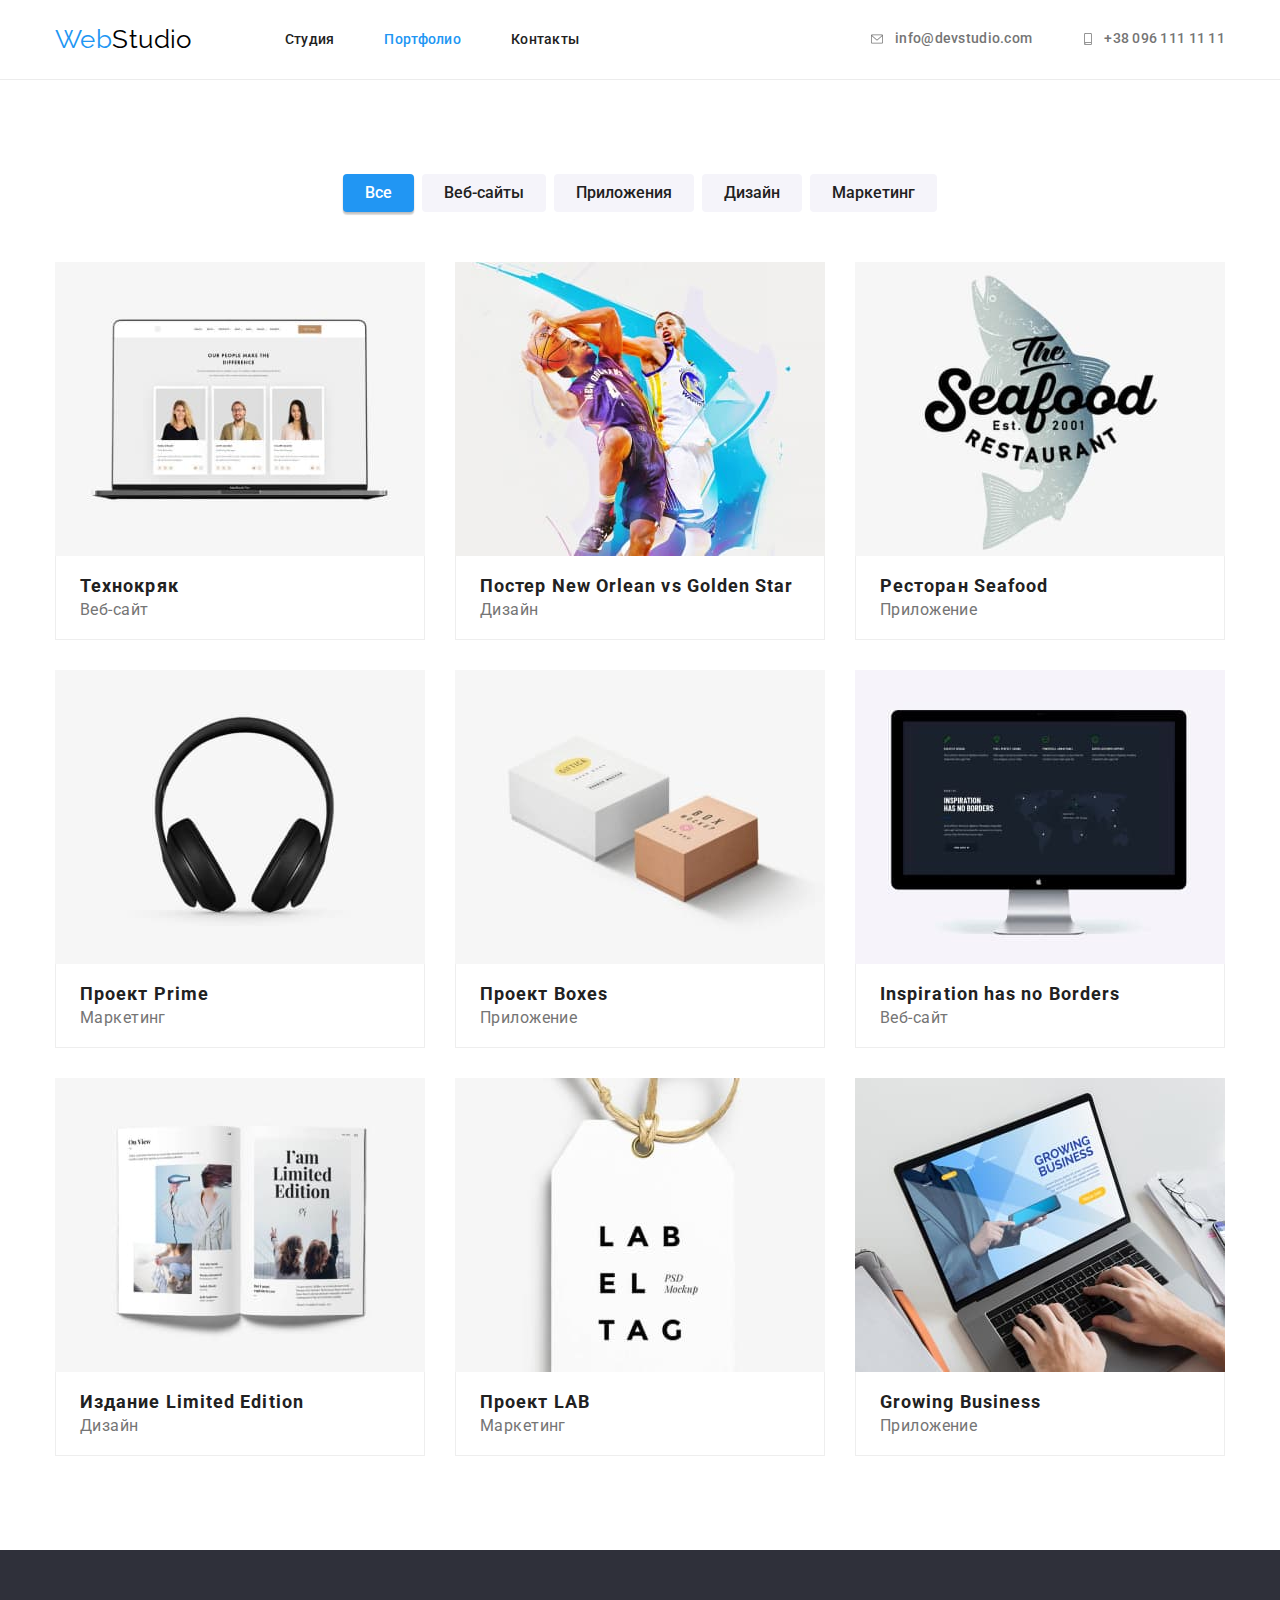
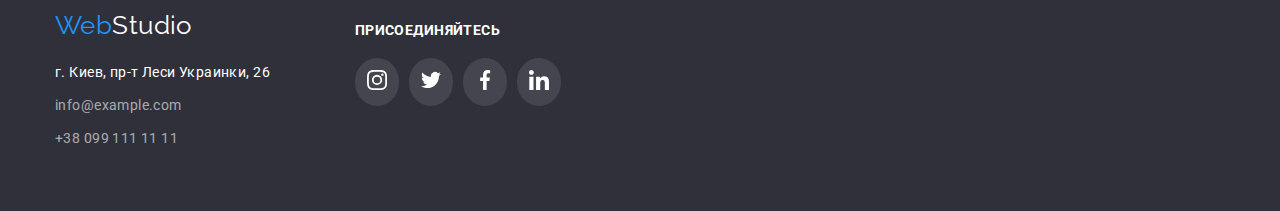
==== portfolio.html @ 68488e2a "Змінив назви классів" ====
<!DOCTYPE html>
<html lang="ru">
  <head>
    <meta charset="UTF-8" />
    <meta http-equiv="X-UA-Compatible" content="IE=edge" />
    <meta name="viewport" content="width=device-width, initial-scale=1.0" />
    <title>Портфолио</title>
    <link rel="preconnect" href="https://fonts.googleapis.com" />
    <link rel="preconnect" href="https://fonts.gstatic.com" crossorigin />
    <link
      href="https://fonts.googleapis.com/css2?family=Raleway:wght@700&family=Roboto:wght@400;500;700;900&display=swap"
      rel="stylesheet"
    />
    <link
      rel="stylesheet"
      href="https://cdnjs.cloudflare.com/ajax/libs/modern-normalize/1.1.0/modern-normalize.min.css"
    />
    <link rel="stylesheet" href="./css/styles.css" />
  </head>
  <body>
    <header class="header-bg">
      <div class="container main-nav">
        <a href="./index.html" class="logo">Web<span class="logo-black">Studio</span></a>
        <nav>
          <ul class="site-nav list">
            <li class="nav-item"><a href="./index.html" class="nav-link">Студия</a></li>
            <li class="nav-item">
              <a href="./portfolio.html" class="nav-link current">Портфолио</a>
            </li>
            <li class="nav-item"><a href="" class="nav-link">Контакты</a></li>
          </ul>
        </nav>
        <ul class="auth-nav list">
          <li class="auth-item">
            <a href="mailto:info@devstudio.com" class="auth-link">
              <svg class="icon-auth" width="16px" height="12px">
                <use href="./images/icons.svg#icon-envelope"></use>
              </svg>
              info@devstudio.com
            </a>
          </li>
          <li class="auth-item">
            <a href="tel:+380961111111" class="auth-link">
              <svg class="icon-auth" width="12px" height="12px">
                <use href="./images/icons.svg#icon-smartphone"></use>
              </svg>
              +38 096 111 11 11
            </a>
          </li>
        </ul>
      </div>
    </header>
    <main>
      <section class="section portfolio-bg">
        <div class="container">
          <ul class="filter-box list">
            <li class="filter-item">
              <button type="button" class="filter-btn active-btn">Все</button>
            </li>
            <li class="filter-item"><button type="button" class="filter-btn">Веб-сайты</button></li>
            <li class="filter-item">
              <button type="button" class="filter-btn">Приложения</button>
            </li>
            <li class="filter-item"><button type="button" class="filter-btn">Дизайн</button></li>
            <li class="filter-item"><button type="button" class="filter-btn">Маркетинг</button></li>
          </ul>
        </div>
        <div class="container">
          <h1 class="visually-hidden">Портфолио</h1>
          <ul class="project list">
            <li class="project-item">
              <img
                class="no-gap"
                src="./images/technocrack.jpg"
                alt="ноутбук с фотографиями"
                width="370"
                height="294"
              />
              <div class="title-border">
                <h2 class="image-title">Технокряк</h2>
                <p class="affiliation">Веб-сайт</p>
              </div>
            </li>
            <li class="project-item">
              <img
                class="no-gap"
                src="./images/novsgs.jpg"
                alt="два баскетболиста"
                width="370"
                height="294"
              />
              <div class="title-border">
                <h2 class="image-title">Постер New Orlean vs Golden Star</h2>
                <p class="affiliation">Дизайн</p>
              </div>
            </li>
            <li class="project-item">
              <img
                class="no-gap"
                src="./images/seafood.jpg"
                alt="логотип ресторана"
                width="370"
                height="294"
              />
              <div class="title-border">
                <h2 class="image-title">Ресторан Seafood</h2>
                <p class="affiliation">Приложение</p>
              </div>
            </li>
            <li class="project-item">
              <img
                class="no-gap"
                src="./images/prime.jpg"
                alt="наушники"
                width="370"
                height="294"
              />
              <div class="title-border">
                <h2 class="image-title">Проект Prime</h2>
                <p class="affiliation">Маркетинг</p>
              </div>
            </li>
            <li class="project-item">
              <img
                class="no-gap"
                src="./images/boxes.jpg"
                alt="две коробки"
                width="370"
                height="294"
              />
              <div class="title-border">
                <h2 class="image-title">Проект Boxes</h2>
                <p class="affiliation">Приложение</p>
              </div>
            </li>
            <li class="project-item">
              <img
                class="no-gap"
                src="./images/inspiration.jpg"
                alt="монитор с даными"
                width="370"
                height="294"
              />
              <div class="title-border">
                <h2 class="image-title">Inspiration has no Borders</h2>
                <p class="affiliation">Веб-сайт</p>
              </div>
            </li>
            <li class="project-item">
              <img
                class="no-gap"
                src="./images/limitededition.jpg"
                alt="открытая книжка"
                width="370"
                height="294"
              />
              <div class="title-border">
                <h2 class="image-title">Издание Limited Edition</h2>
                <p class="affiliation">Дизайн</p>
              </div>
            </li>
            <li class="project-item">
              <img
                class="no-gap"
                src="./images/lab.jpg"
                alt="этикетка на шнурочке"
                width="370"
                height="294"
              />
              <div class="title-border">
                <h2 class="image-title">Проект LAB</h2>
                <p class="affiliation">Маркетинг</p>
              </div>
            </li>
            <li class="project-item">
              <img
                class="no-gap"
                src="./images/growingbusiness.jpg"
                alt="руки на клавиатуре ноубука"
                width="370"
                height="294"
              />
              <div class="title-border">
                <h2 class="image-title">Growing Business</h2>
                <p class="affiliation">Приложение</p>
              </div>
            </li>
          </ul>
        </div>
      </section>
    </main>
    <footer class="footer-bg">
      <div class="container footer">
        <address>
          <ul class="address list">
            <li class="logo-footer">
              <a class="logo" href="./index.html">Web<span class="logo-white">Studio</span></a>
            </li>
            <li>
              <a class="footer-address" href="">г. Киев, пр-т Леси Украинки, 26</a>
            </li>
            <li>
              <a class="footer-link" href="mailto:info@example.com">info@example.com</a>
            </li>
            <li>
              <a class="footer-link" href="tel:+380991111111">+38 099 111 11 11</a>
            </li>
          </ul>
        </address>
        <div>
          <h2 class="title-join">присоединяйтесь</h2>
          <ul class="social-network list">
            <li class="sn-item">
              <a class="icon-join" href="">
                <svg width="20px" height="20px">
                  <use href="./images/icons.svg#icon-instagram"></use>
                </svg>
              </a>
            </li>
            <li class="sn-item">
              <a class="icon-join" href="">
                <svg width="20px" height="20px">
                  <use href="./images/icons.svg#icon-twitter"></use>
                </svg>
              </a>
            </li>
            <li class="sn-item">
              <a class="icon-join" href="">
                <svg width="20px" height="20px">
                  <use href="./images/icons.svg#icon-facebook"></use>
                </svg>
              </a>
            </li>
            <li class="sn-item">
              <a class="icon-join" href="">
                <svg width="20px" height="20px">
                  <use href="./images/icons.svg#icon-linkedin"></use>
                </svg>
              </a>
            </li>
          </ul>
        </div>
      </div>
    </footer>
  </body>
</html>
---- css/styles.css ----
:root {
  --primary-text-color: #757575;
  --title-text-color: #212121;
  --accent-color: #2196f3;
  --white-color: #ffffff;
  --black-color: #000000;
  --hero-bg-color: #c4c4c4;
  --secondary-background-color: #f5f4fa;
  --third-background-color: #2f303a;
  --footer-contact-color: rgba(255, 255, 255, 0.6);
  --logo-color: #afb1b8;
}

/* Body */

body {
  background-color: var(--white-color);
  color: var(--primary-text-color);
  font-family: Roboto, sans-serif;
  font-size: 14px;
  letter-spacing: 0.03em;
}

/* List style */

.list {
  list-style: none;
}

/* No gap */

.no-gap {
  display: block;
}

/* Reset margin */

h1,
h2,
h3,
ul,
p {
  margin-top: 0;
  margin-bottom: 0;
}

/* Container */

.container {
  width: 1200px;
  margin-left: auto;
  margin-right: auto;
  padding-left: 15px;
  padding-right: 15px;
}

/* Section padding */

.section {
  padding-top: 94px;
  padding-bottom: 94px;
}

/*  Logo header & footer */

.logo {
  margin-right: 93px;
  color: var(--accent-color);
  font-family: Raleway, sans-serif;
  font-size: 26px;
  line-height: 1.19;
  text-decoration: none;
}

.logo-black {
  color: var(--black-color);
}

.logo-white {
  color: var(--white-color);
}

.header-bg {
  border-bottom: 1px solid #ececec;
  min-height: 80px;
}

/* Site navigation */

.main-nav {
  display: flex;
  align-items: center;
  padding-top: 24px;
}

.site-nav {
  display: flex;
  margin-top: 0;
  margin-bottom: 0;
  padding-left: 0px;
}

.site-nav .nav-link {
  color: var(--title-text-color);
  font-weight: 500;
  line-height: 1.14;
  letter-spacing: 0.02em;
  text-decoration: none;
}

.site-nav .nav-link:hover,
.site-nav .nav-link:focus {
  color: var(--accent-color);
}

.site-nav .current {
  color: var(--accent-color);
}

.nav-item:not(:last-child) {
  margin-right: 50px;
}

.auth-nav {
  display: flex;
  margin-top: 0;
  margin-bottom: 0;
  margin-left: auto;
}
.auth-nav .auth-link {
  display: flex;
  align-items: center;
  color: var(--primary-text-color);
  font-weight: 500;
  line-height: 1.14;
  letter-spacing: 0.02em;
  text-decoration: none;
}

.auth-nav .auth-link:hover,
.auth-nav .auth-link:focus {
  color: var(--accent-color);
}

.auth-item:not(:last-child) {
  margin-right: 50px;
}
.icon-auth {
  margin-right: 10px;
  fill: currentColor;
}
/* Button */

.btn {
  display: flex;
  padding: 10px 32px;
  margin-left: auto;
  margin-right: auto;
  align-items: center;
  text-align: center;
  background-color: var(--accent-color);
  color: var(--white-color);
  cursor: pointer;
  font-family: inherit;
  font-size: 16px;
  line-height: 1.88;
  letter-spacing: 0.06em;
  box-shadow: 0px 4px 4px rgba(0, 0, 0, 0.15);
  border-radius: 4px;
}

/* Filter button*/

.filter-box {
  display: flex;
  justify-content: center;
  padding-bottom: 50px;
  padding-left: 0;
}

.filter-btn {
  padding: 6px 22px;
  border: transparent;
  border-radius: 4px;
  cursor: pointer;
  color: var(--title-text-color);
  background-color: var(--secondary-background-color);
  font-family: inherit;
  font-weight: 500;
  font-size: 16px;
  line-height: 1.63;
  text-align: center;
}

.filter-item:not(:last-child) {
  margin-right: 8px;
}

.filter-btn:focus,
.filter-btn:hover,
.active-btn {
  background-color: var(--accent-color);
  color: var(--white-color);
  box-shadow: 0px 3px 1px rgba(0, 0, 0, 0.1), 0px 1px 2px rgba(0, 0, 0, 0.08),
    0px 2px 2px rgba(0, 0, 0, 0.12);
  outline: none;
}

/* Section */

.hero-overlay {
  margin-right: auto;
  margin-left: auto;
  max-width: 1600px;
  min-height: 600px;
  justify-content: center;
  background-color: var(--hero-bg-color);
  background-image: linear-gradient(to right, rgba(47, 48, 58, 0.4), rgba(47, 48, 58, 0.4)),
    url(../images/overlay.jpg);
  background-position: center;
}

.hero-title {
  margin-top: 0;
  margin-bottom: 30px;
  padding-top: 200px;
  color: var(--white-color);
  font-weight: 900;
  font-size: 44px;
  line-height: 1.36;
  text-align: center;
  letter-spacing: 0.06em;
  text-transform: uppercase;
}

.visually-hidden {
  position: absolute;
  width: 1px;
  height: 1px;
  margin: -1px;
  border: 0;
  padding: 0;
  white-space: nowrap;
  clip-path: inset(100%);
  clip: rect(0 0 0 0);
  overflow: hidden;
}

.benefit {
  display: flex;
  padding-left: 0;
  padding-top: 94px;
}
.benefit-item {
  width: 270px;
}
.benefit-item:not(:last-child) {
  margin-right: 30px;
}

.benefit-title {
  margin-top: 0;
  margin-bottom: 10px;
  color: var(--title-text-color);
  font-size: 14px;
  line-height: 1.14;
  text-transform: uppercase;
}
.benefit-text {
  margin-top: 0;
  margin-bottom: 0;
  line-height: 1.71;
}

.benefit-item .icon-bg {
  display: flex;
  height: 120px;
  margin-bottom: 30px;
  justify-content: center;
  align-items: center;
  background-color: var(--secondary-background-color);
  border-radius: 4px;
}

.section .section-title {
  margin-top: 0;
  margin-bottom: 50px;
  color: var(--title-text-color);
  font-size: 36px;
  line-height: 1.17;
  text-align: center;
}

.specilization {
  display: flex;
  padding-left: 0;
}

.specilization-item:not(:last-child) {
  margin-right: 30px;
}

.team-bg {
  background-color: var(--secondary-background-color);
}

.employee {
  display: flex;
  padding-left: 0;
}

.employee .employee-list:not(:last-child) {
  margin-right: 30px;
}

.employee .employee-name {
  margin-top: 30px;
  color: var(--title-text-color);
  font-weight: 500;
  font-size: 16px;
  line-height: 1.19;
  text-align: center;
}

.employee .employee-position {
  margin-top: 10px;
  font-size: 16px;
  line-height: 1.19;
  text-align: center;
}

.employee-bg {
  background-color: var(--white-color);
  box-shadow: 0px 1px 3px rgba(0, 0, 0, 0.12), 0px 1px 1px rgba(0, 0, 0, 0.14),
    0px 2px 1px rgba(0, 0, 0, 0.2);
  border-radius: 0px 0px 4px 4px;
  text-align: center;
}

.icon-sn {
  display: inline-block;
  margin-top: 16px;
  padding: 12px;
  margin-bottom: 30px;
  fill: var(--logo-color);
}

.icon-sn:not(:last-child) {
  margin-right: 10px;
}

.icon-sn:hover,
.icon-sn:focus {
  display: inline-flex;
  fill: var(--white-color);
  margin-top: 16px;
  background-color: var(--accent-color);
  padding: 12px;
  border-radius: 50%;
  justify-content: center;
  align-items: center;
  outline: none;
}

.clients {
  display: inline-flex;
  padding-left: 0px;
}

.icon-clients {
  fill: currentColor;
}

.logo-clients {
  display: flex;
  width: 170px;
  height: 92px;
  color: var(--logo-color);
  border: 1px solid var(--logo-color);
  border-radius: 4px;
  align-items: center;
  justify-content: center;
}

.logo-clients:hover,
.logo-clients:focus {
  color: var(--accent-color);
  border-color: var(--accent-color);
}

.clients-item:not(:last-child) {
  margin-right: 30px;
}

/* Portfolio section */

.project {
  display: flex;
  flex-wrap: wrap;
  padding-left: 0;
  padding-right: 0;
}

.project-item {
  margin-right: 30px;
  margin-bottom: 30px;
}

.project-item:nth-child(3n) {
  margin-right: 0;
}
.project-item:nth-last-child(-n + 3) {
  margin-bottom: 0;
}

.project-item:hover {
  box-shadow: 0px 1px 1px rgba(0, 0, 0, 0.12), 0px 4px 4px rgba(0, 0, 0, 0.06),
    1px 4px 6px rgba(0, 0, 0, 0.16);
}

.image-title {
  padding-top: 20px;
  padding-left: 24px;
  color: var(--title-text-color);
  font-size: 18px;
  letter-spacing: 0.06em;
}

.affiliation {
  margin-top: 4px;
  padding-bottom: 20px;
  padding-left: 24px;
  font-size: 16px;
}

.title-border {
  border: 1px solid #eeeeee;
  border-top: none;
}

/* Footer */

.footer-bg {
  background-color: var(--third-background-color);
}

.footer {
  display: flex;
  font-style: normal;
}

.logo-footer {
  margin-bottom: 20px;
  font-style: normal;
}

.address {
  padding-left: 0px;
  padding-top: 60px;
  padding-bottom: 60px;
}

.footer-address {
  color: var(--white-color);
  font-style: normal;
  line-height: 1.71;
  text-decoration: none;
}

.footer-link {
  display: inline-block;
  margin-top: 9px;
  color: var(--footer-contact-color);
  text-decoration: none;
  font-style: normal;
  line-height: 1.71;
  letter-spacing: 0.03em;
}
.footer-link:hover,
.footer-link:focus {
  color: var(--accent-color);
}

.social-network {
  display: inline-flex;
  margin-top: 20px;
  margin-left: 70px;
  padding-left: 0;
  justify-content: space-between;
}

.title-join {
  margin-left: 70px;
  padding-top: 72px;
  font-size: 14px;
  letter-spacing: 0.03em;
  text-transform: uppercase;
  color: var(--white-color);
  text-decoration: none;
}

.icon-join {
  display: inline-block;
  background-color: rgba(255, 255, 255, 0.1);
  padding: 12px;
  border-radius: 50%;
  fill: var(--white-color);
}

.icon-join:hover,
.icon-join:focus {
  background: var(--accent-color);
  outline: none;
}

.sn-item:not(:last-child) {
  margin-right: 10px;
}
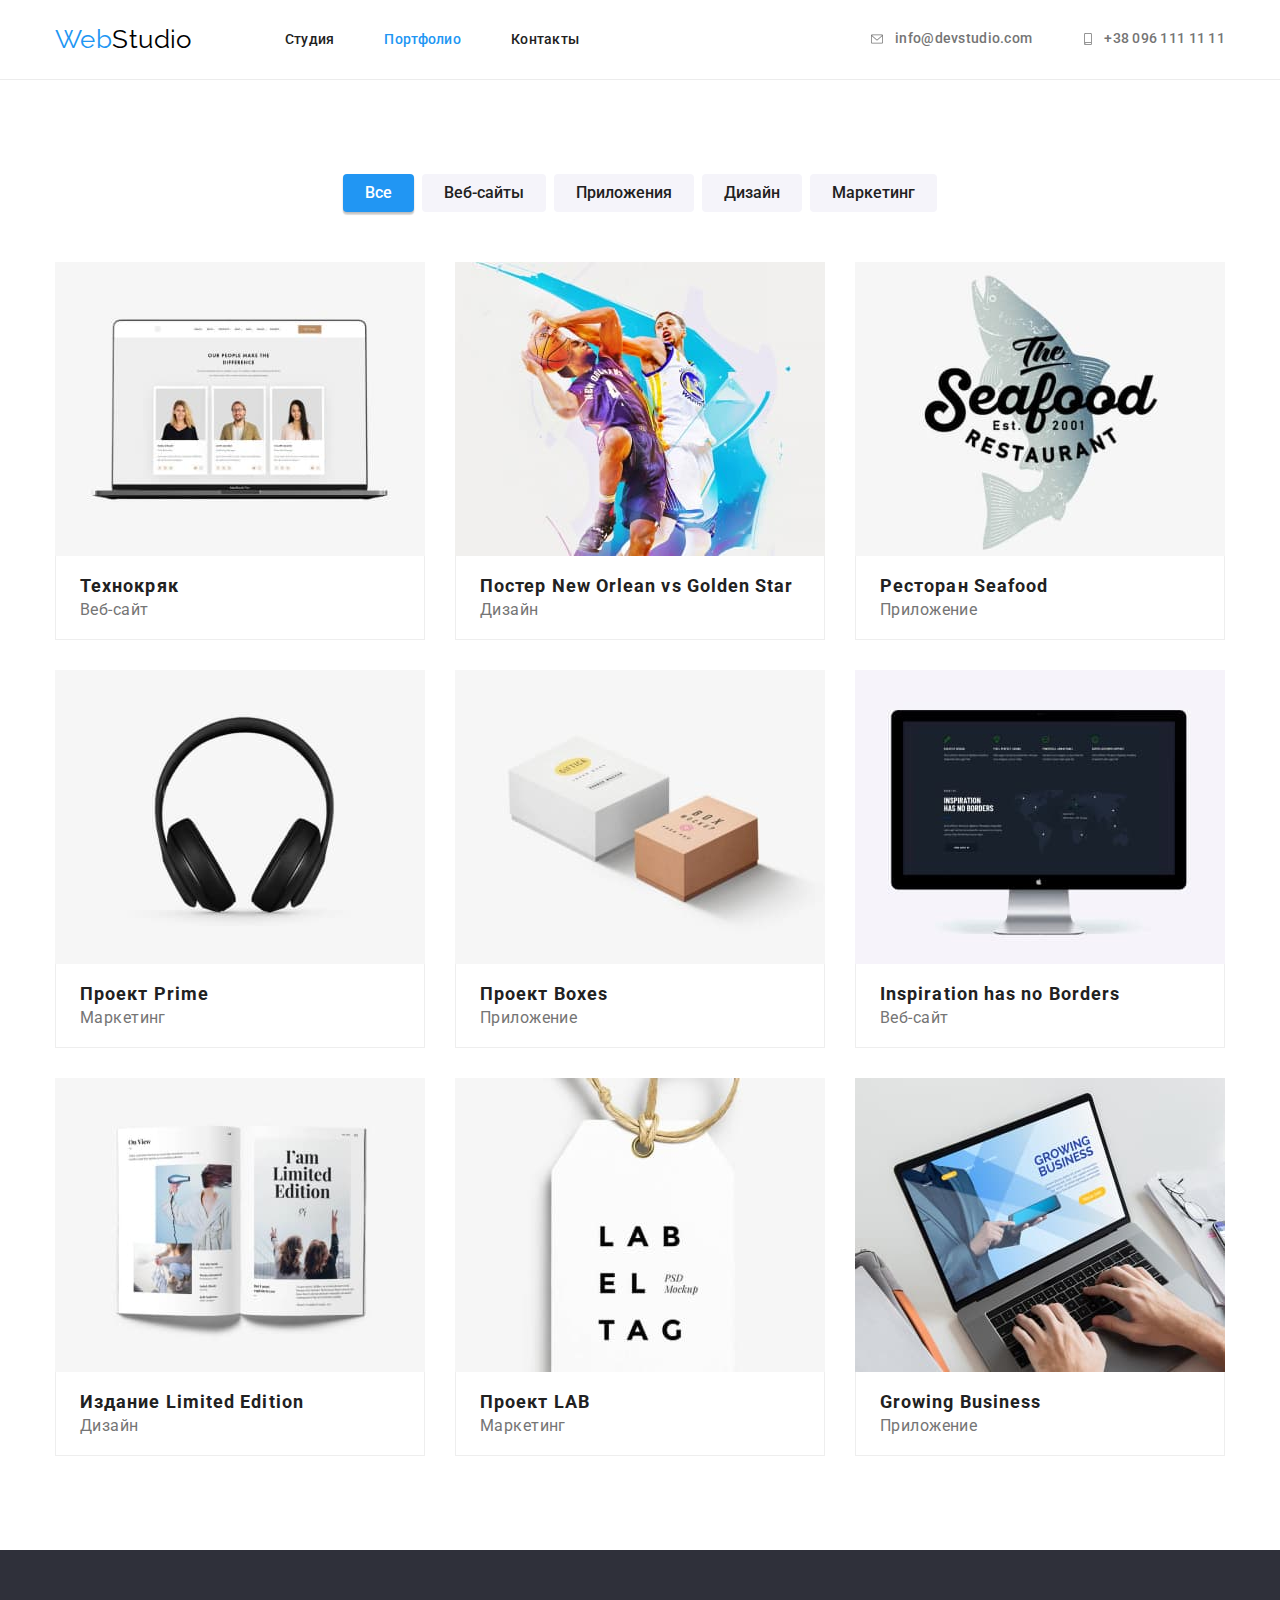
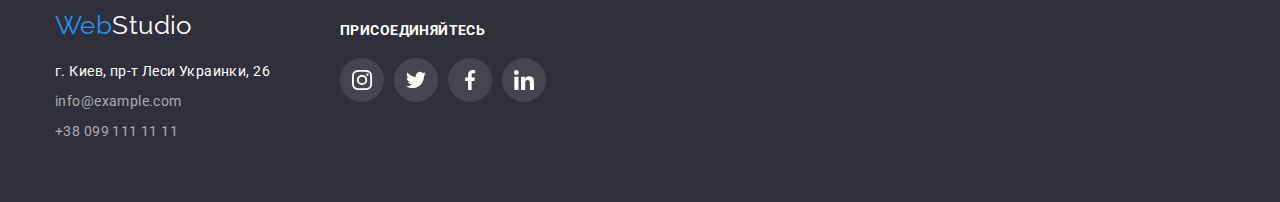
==== commit 7887467e: "Виконав завдання" ====
--- a/portfolio.html
+++ b/portfolio.html
@@ -18,11 +18,11 @@
     <link rel="stylesheet" href="./css/styles.css" />
   </head>
   <body>
-    <header class="header-bg">
+    <header class="header">
       <div class="container main-nav">
-        <a href="./index.html" class="logo">Web<span class="logo-black">Studio</span></a>
-        <nav>
-          <ul class="site-nav list">
+        <nav class="site-nav">
+          <a href="./index.html" class="logo">Web<span class="logo-black">Studio</span></a>
+          <ul class="navigation list">
             <li class="nav-item"><a href="./index.html" class="nav-link">Студия</a></li>
             <li class="nav-item">
               <a href="./portfolio.html" class="nav-link current">Портфолио</a>
@@ -51,7 +51,7 @@
       </div>
     </header>
     <main>
-      <section class="section portfolio-bg">
+      <section class="section">
         <div class="container">
           <ul class="filter-box list">
             <li class="filter-item">
@@ -64,8 +64,6 @@
             <li class="filter-item"><button type="button" class="filter-btn">Дизайн</button></li>
             <li class="filter-item"><button type="button" class="filter-btn">Маркетинг</button></li>
           </ul>
-        </div>
-        <div class="container">
           <h1 class="visually-hidden">Портфолио</h1>
           <ul class="project list">
             <li class="project-item">
@@ -76,7 +74,7 @@
                 width="370"
                 height="294"
               />
-              <div class="title-border">
+              <div class="title-thumb">
                 <h2 class="image-title">Технокряк</h2>
                 <p class="affiliation">Веб-сайт</p>
               </div>
@@ -89,7 +87,7 @@
                 width="370"
                 height="294"
               />
-              <div class="title-border">
+              <div class="title-thumb">
                 <h2 class="image-title">Постер New Orlean vs Golden Star</h2>
                 <p class="affiliation">Дизайн</p>
               </div>
@@ -102,7 +100,7 @@
                 width="370"
                 height="294"
               />
-              <div class="title-border">
+              <div class="title-thumb">
                 <h2 class="image-title">Ресторан Seafood</h2>
                 <p class="affiliation">Приложение</p>
               </div>
@@ -115,7 +113,7 @@
                 width="370"
                 height="294"
               />
-              <div class="title-border">
+              <div class="title-thumb">
                 <h2 class="image-title">Проект Prime</h2>
                 <p class="affiliation">Маркетинг</p>
               </div>
@@ -128,7 +126,7 @@
                 width="370"
                 height="294"
               />
-              <div class="title-border">
+              <div class="title-thumb">
                 <h2 class="image-title">Проект Boxes</h2>
                 <p class="affiliation">Приложение</p>
               </div>
@@ -141,7 +139,7 @@
                 width="370"
                 height="294"
               />
-              <div class="title-border">
+              <div class="title-thumb">
                 <h2 class="image-title">Inspiration has no Borders</h2>
                 <p class="affiliation">Веб-сайт</p>
               </div>
@@ -154,7 +152,7 @@
                 width="370"
                 height="294"
               />
-              <div class="title-border">
+              <div class="title-thumb">
                 <h2 class="image-title">Издание Limited Edition</h2>
                 <p class="affiliation">Дизайн</p>
               </div>
@@ -167,7 +165,7 @@
                 width="370"
                 height="294"
               />
-              <div class="title-border">
+              <div class="title-thumb">
                 <h2 class="image-title">Проект LAB</h2>
                 <p class="affiliation">Маркетинг</p>
               </div>
@@ -180,7 +178,7 @@
                 width="370"
                 height="294"
               />
-              <div class="title-border">
+              <div class="title-thumb">
                 <h2 class="image-title">Growing Business</h2>
                 <p class="affiliation">Приложение</p>
               </div>
@@ -189,56 +187,58 @@
         </div>
       </section>
     </main>
-    <footer class="footer-bg">
-      <div class="container footer">
-        <address>
-          <ul class="address list">
-            <li class="logo-footer">
-              <a class="logo" href="./index.html">Web<span class="logo-white">Studio</span></a>
-            </li>
-            <li>
-              <a class="footer-address" href="">г. Киев, пр-т Леси Украинки, 26</a>
-            </li>
-            <li>
-              <a class="footer-link" href="mailto:info@example.com">info@example.com</a>
-            </li>
-            <li>
-              <a class="footer-link" href="tel:+380991111111">+38 099 111 11 11</a>
-            </li>
-          </ul>
-        </address>
-        <div>
-          <h2 class="title-join">присоединяйтесь</h2>
-          <ul class="social-network list">
-            <li class="sn-item">
-              <a class="icon-join" href="">
-                <svg width="20px" height="20px">
-                  <use href="./images/icons.svg#icon-instagram"></use>
-                </svg>
-              </a>
-            </li>
-            <li class="sn-item">
-              <a class="icon-join" href="">
-                <svg width="20px" height="20px">
-                  <use href="./images/icons.svg#icon-twitter"></use>
-                </svg>
-              </a>
-            </li>
-            <li class="sn-item">
-              <a class="icon-join" href="">
-                <svg width="20px" height="20px">
-                  <use href="./images/icons.svg#icon-facebook"></use>
-                </svg>
-              </a>
-            </li>
-            <li class="sn-item">
-              <a class="icon-join" href="">
-                <svg width="20px" height="20px">
-                  <use href="./images/icons.svg#icon-linkedin"></use>
-                </svg>
-              </a>
-            </li>
-          </ul>
+    <footer class="footer">
+      <div class="container">
+        <div class="cont">
+          <div class="addcont">
+            <a class="logo" href="./index.html">Web<span class="logo-white">Studio</span></a>
+            <address>
+              <ul class="address list">
+                <li class="address-item">
+                  <a class="footer-address" href="">г. Киев, пр-т Леси Украинки, 26</a>
+                </li>
+                <li class="address-item">
+                  <a class="footer-link" href="mailto:info@example.com">info@example.com</a>
+                </li>
+                <li class="address-item">
+                  <a class="footer-link" href="tel:+380991111111">+38 099 111 11 11</a>
+                </li>
+              </ul>
+            </address>
+          </div>
+          <div class="join-box">
+            <h2 class="join-title">присоединяйтесь</h2>
+            <ul class="social-network list">
+              <li class="sn-item">
+                <a class="icon-join" href="">
+                  <svg width="20px" height="20px">
+                    <use href="./images/icons.svg#icon-instagram"></use>
+                  </svg>
+                </a>
+              </li>
+              <li class="sn-item">
+                <a class="icon-join" href="">
+                  <svg width="20px" height="20px">
+                    <use href="./images/icons.svg#icon-twitter"></use>
+                  </svg>
+                </a>
+              </li>
+              <li class="sn-item">
+                <a class="icon-join" href="">
+                  <svg width="20px" height="20px">
+                    <use href="./images/icons.svg#icon-facebook"></use>
+                  </svg>
+                </a>
+              </li>
+              <li class="sn-item">
+                <a class="icon-join" href="">
+                  <svg width="20px" height="20px">
+                    <use href="./images/icons.svg#icon-linkedin"></use>
+                  </svg>
+                </a>
+              </li>
+            </ul>
+          </div>
         </div>
       </div>
     </footer>
--- a/css/styles.css
+++ b/css/styles.css
@@ -31,6 +31,7 @@
 
 .no-gap {
   display: block;
+  border-radius: 0px;
 }
 
 /* Reset margin */
@@ -80,23 +81,26 @@
   color: var(--white-color);
 }
 
-.header-bg {
+/* Site navigation */
+
+.header {
   border-bottom: 1px solid #ececec;
-  min-height: 80px;
-}
-
-/* Site navigation */
+  padding: 24px 0px;
+}
 
 .main-nav {
   display: flex;
   align-items: center;
-  padding-top: 24px;
 }
 
 .site-nav {
   display: flex;
-  margin-top: 0;
-  margin-bottom: 0;
+  padding-left: 0px;
+}
+
+.navigation {
+  display: flex;
+  align-items: center;
   padding-left: 0px;
 }
 
@@ -123,8 +127,7 @@
 
 .auth-nav {
   display: flex;
-  margin-top: 0;
-  margin-bottom: 0;
+  padding-left: 0px;
   margin-left: auto;
 }
 .auth-nav .auth-link {
@@ -152,12 +155,7 @@
 /* Button */
 
 .btn {
-  display: flex;
   padding: 10px 32px;
-  margin-left: auto;
-  margin-right: auto;
-  align-items: center;
-  text-align: center;
   background-color: var(--accent-color);
   color: var(--white-color);
   cursor: pointer;
@@ -167,7 +165,199 @@
   letter-spacing: 0.06em;
   box-shadow: 0px 4px 4px rgba(0, 0, 0, 0.15);
   border-radius: 4px;
-}
+  border: none;
+}
+
+/* Section */
+
+.hero {
+  margin-right: auto;
+  margin-left: auto;
+  padding: 200px 0px;
+  max-width: 1600px;
+  text-align: center;
+  background-color: var(--hero-bg-color);
+  background-image: linear-gradient(to right, rgba(47, 48, 58, 0.4), rgba(47, 48, 58, 0.4)),
+    url(../images/overlay.jpg);
+  background-position: center;
+}
+
+.hero-title {
+  margin: 0px auto 30px auto;
+  width: 696px;
+  color: var(--white-color);
+  font-weight: 900;
+  font-size: 44px;
+  line-height: 1.36;
+  text-align: center;
+  letter-spacing: 0.06em;
+  text-transform: uppercase;
+}
+
+.visually-hidden {
+  position: absolute;
+  width: 1px;
+  height: 1px;
+  margin: -1px;
+  border: 0;
+  padding: 0;
+  white-space: nowrap;
+  clip-path: inset(100%);
+  clip: rect(0 0 0 0);
+  overflow: hidden;
+}
+
+.about {
+  padding-bottom: 0;
+}
+
+.benefit {
+  display: flex;
+  padding-left: 0;
+}
+.benefit-item {
+  width: 270px;
+}
+.benefit-item:not(:last-child) {
+  margin-right: 30px;
+}
+
+.benefit-title {
+  margin-top: 0;
+  margin-bottom: 10px;
+  color: var(--title-text-color);
+  font-size: 14px;
+  line-height: 1.14;
+  text-transform: uppercase;
+}
+.benefit-text {
+  margin-top: 0;
+  margin-bottom: 0;
+  line-height: 1.71;
+}
+
+.benefit-item .icon-benefit {
+  display: flex;
+  height: 120px;
+  margin-bottom: 30px;
+  justify-content: center;
+  align-items: center;
+  background-color: var(--secondary-background-color);
+  border-radius: 4px;
+}
+
+.section-title {
+  margin-top: 0;
+  margin-bottom: 50px;
+  color: var(--title-text-color);
+  font-size: 36px;
+  line-height: 1.17;
+  text-align: center;
+}
+
+.specilization {
+  display: flex;
+  padding-left: 0;
+}
+
+.specilization-item:not(:last-child) {
+  margin-right: 30px;
+}
+
+.team {
+  background-color: var(--secondary-background-color);
+}
+
+.employee {
+  display: flex;
+  padding-left: 0;
+}
+
+.employee .employee-list:not(:last-child) {
+  margin-right: 30px;
+}
+
+.employee-name {
+  color: var(--title-text-color);
+  font-weight: 500;
+  font-size: 16px;
+  line-height: 1.19;
+  text-align: center;
+}
+
+.employee .employee-position {
+  margin-top: 10px;
+  font-size: 16px;
+  line-height: 1.19;
+  text-align: center;
+}
+
+.employee-thumb {
+  padding: 30px 0px;
+  background-color: var(--white-color);
+  box-shadow: 0px 1px 3px rgba(0, 0, 0, 0.12), 0px 1px 1px rgba(0, 0, 0, 0.14),
+    0px 2px 1px rgba(0, 0, 0, 0.2);
+  border-radius: 0px 0px 4px 4px;
+  text-align: center;
+}
+
+.icon-sn {
+  display: inline-flex;
+  margin-top: 16px;
+  padding: 12px;
+  fill: var(--logo-color);
+}
+
+.icon-sn:not(:last-child) {
+  margin-right: 10px;
+}
+
+.icon-sn:hover,
+.icon-sn:focus {
+  display: inline-flex;
+  fill: var(--white-color);
+  margin-top: 16px;
+  background-color: var(--accent-color);
+  padding: 12px;
+  border-radius: 50%;
+  justify-content: center;
+  align-items: center;
+  outline: none;
+}
+
+/* Clients */
+
+.clients {
+  display: inline-flex;
+  padding-left: 0px;
+}
+
+.icon-clients {
+  fill: currentColor;
+}
+
+.logo-clients {
+  display: flex;
+  width: 170px;
+  height: 92px;
+  color: var(--logo-color);
+  border: 1px solid var(--logo-color);
+  border-radius: 4px;
+  align-items: center;
+  justify-content: center;
+}
+
+.logo-clients:hover,
+.logo-clients:focus {
+  color: var(--accent-color);
+  border-color: var(--accent-color);
+}
+
+.clients-item:not(:last-child) {
+  margin-right: 30px;
+}
+
+/* Portfolio page */
 
 /* Filter button*/
 
@@ -206,193 +396,7 @@
   outline: none;
 }
 
-/* Section */
-
-.hero-overlay {
-  margin-right: auto;
-  margin-left: auto;
-  max-width: 1600px;
-  min-height: 600px;
-  justify-content: center;
-  background-color: var(--hero-bg-color);
-  background-image: linear-gradient(to right, rgba(47, 48, 58, 0.4), rgba(47, 48, 58, 0.4)),
-    url(../images/overlay.jpg);
-  background-position: center;
-}
-
-.hero-title {
-  margin-top: 0;
-  margin-bottom: 30px;
-  padding-top: 200px;
-  color: var(--white-color);
-  font-weight: 900;
-  font-size: 44px;
-  line-height: 1.36;
-  text-align: center;
-  letter-spacing: 0.06em;
-  text-transform: uppercase;
-}
-
-.visually-hidden {
-  position: absolute;
-  width: 1px;
-  height: 1px;
-  margin: -1px;
-  border: 0;
-  padding: 0;
-  white-space: nowrap;
-  clip-path: inset(100%);
-  clip: rect(0 0 0 0);
-  overflow: hidden;
-}
-
-.benefit {
-  display: flex;
-  padding-left: 0;
-  padding-top: 94px;
-}
-.benefit-item {
-  width: 270px;
-}
-.benefit-item:not(:last-child) {
-  margin-right: 30px;
-}
-
-.benefit-title {
-  margin-top: 0;
-  margin-bottom: 10px;
-  color: var(--title-text-color);
-  font-size: 14px;
-  line-height: 1.14;
-  text-transform: uppercase;
-}
-.benefit-text {
-  margin-top: 0;
-  margin-bottom: 0;
-  line-height: 1.71;
-}
-
-.benefit-item .icon-bg {
-  display: flex;
-  height: 120px;
-  margin-bottom: 30px;
-  justify-content: center;
-  align-items: center;
-  background-color: var(--secondary-background-color);
-  border-radius: 4px;
-}
-
-.section .section-title {
-  margin-top: 0;
-  margin-bottom: 50px;
-  color: var(--title-text-color);
-  font-size: 36px;
-  line-height: 1.17;
-  text-align: center;
-}
-
-.specilization {
-  display: flex;
-  padding-left: 0;
-}
-
-.specilization-item:not(:last-child) {
-  margin-right: 30px;
-}
-
-.team-bg {
-  background-color: var(--secondary-background-color);
-}
-
-.employee {
-  display: flex;
-  padding-left: 0;
-}
-
-.employee .employee-list:not(:last-child) {
-  margin-right: 30px;
-}
-
-.employee .employee-name {
-  margin-top: 30px;
-  color: var(--title-text-color);
-  font-weight: 500;
-  font-size: 16px;
-  line-height: 1.19;
-  text-align: center;
-}
-
-.employee .employee-position {
-  margin-top: 10px;
-  font-size: 16px;
-  line-height: 1.19;
-  text-align: center;
-}
-
-.employee-bg {
-  background-color: var(--white-color);
-  box-shadow: 0px 1px 3px rgba(0, 0, 0, 0.12), 0px 1px 1px rgba(0, 0, 0, 0.14),
-    0px 2px 1px rgba(0, 0, 0, 0.2);
-  border-radius: 0px 0px 4px 4px;
-  text-align: center;
-}
-
-.icon-sn {
-  display: inline-block;
-  margin-top: 16px;
-  padding: 12px;
-  margin-bottom: 30px;
-  fill: var(--logo-color);
-}
-
-.icon-sn:not(:last-child) {
-  margin-right: 10px;
-}
-
-.icon-sn:hover,
-.icon-sn:focus {
-  display: inline-flex;
-  fill: var(--white-color);
-  margin-top: 16px;
-  background-color: var(--accent-color);
-  padding: 12px;
-  border-radius: 50%;
-  justify-content: center;
-  align-items: center;
-  outline: none;
-}
-
-.clients {
-  display: inline-flex;
-  padding-left: 0px;
-}
-
-.icon-clients {
-  fill: currentColor;
-}
-
-.logo-clients {
-  display: flex;
-  width: 170px;
-  height: 92px;
-  color: var(--logo-color);
-  border: 1px solid var(--logo-color);
-  border-radius: 4px;
-  align-items: center;
-  justify-content: center;
-}
-
-.logo-clients:hover,
-.logo-clients:focus {
-  color: var(--accent-color);
-  border-color: var(--accent-color);
-}
-
-.clients-item:not(:last-child) {
-  margin-right: 30px;
-}
-
-/* Portfolio section */
+/* Secton portfolio */
 
 .project {
   display: flex;
@@ -419,8 +423,6 @@
 }
 
 .image-title {
-  padding-top: 20px;
-  padding-left: 24px;
   color: var(--title-text-color);
   font-size: 18px;
   letter-spacing: 0.06em;
@@ -428,79 +430,84 @@
 
 .affiliation {
   margin-top: 4px;
-  padding-bottom: 20px;
-  padding-left: 24px;
   font-size: 16px;
 }
 
-.title-border {
+.title-thumb {
   border: 1px solid #eeeeee;
   border-top: none;
+  padding: 20px 24px;
 }
 
 /* Footer */
-
-.footer-bg {
+.footer .cont {
+  display: flex;
+  flex-wrap: wrap;
+}
+
+.footer {
   background-color: var(--third-background-color);
-}
-
-.footer {
-  display: flex;
-  font-style: normal;
-}
-
-.logo-footer {
+  padding: 60px 0px;
+}
+
+.footer .logo {
+  display: block;
   margin-bottom: 20px;
-  font-style: normal;
+  margin-right: 0px;
 }
 
 .address {
-  padding-left: 0px;
-  padding-top: 60px;
-  padding-bottom: 60px;
+  padding: 0;
+}
+
+.address-item:not(:first-child) {
+  margin-top: 9px;
 }
 
 .footer-address {
   color: var(--white-color);
   font-style: normal;
-  line-height: 1.71;
+  line-height: 1.5;
   text-decoration: none;
 }
 
 .footer-link {
-  display: inline-block;
   margin-top: 9px;
   color: var(--footer-contact-color);
   text-decoration: none;
   font-style: normal;
-  line-height: 1.71;
+  line-height: 1.5;
   letter-spacing: 0.03em;
 }
+
 .footer-link:hover,
 .footer-link:focus {
   color: var(--accent-color);
 }
 
-.social-network {
-  display: inline-flex;
-  margin-top: 20px;
+/* Join */
+
+.join-box {
+  margin-top: 12px;
   margin-left: 70px;
-  padding-left: 0;
-  justify-content: space-between;
-}
-
-.title-join {
-  margin-left: 70px;
-  padding-top: 72px;
+}
+
+.join-title {
   font-size: 14px;
   letter-spacing: 0.03em;
   text-transform: uppercase;
   color: var(--white-color);
-  text-decoration: none;
+}
+
+.social-network {
+  display: flex;
+  margin-top: 20px;
+  padding-left: 0;
+  list-style: none;
 }
 
 .icon-join {
-  display: inline-block;
+  display: flex;
   background-color: rgba(255, 255, 255, 0.1);
   padding: 12px;
   border-radius: 50%;
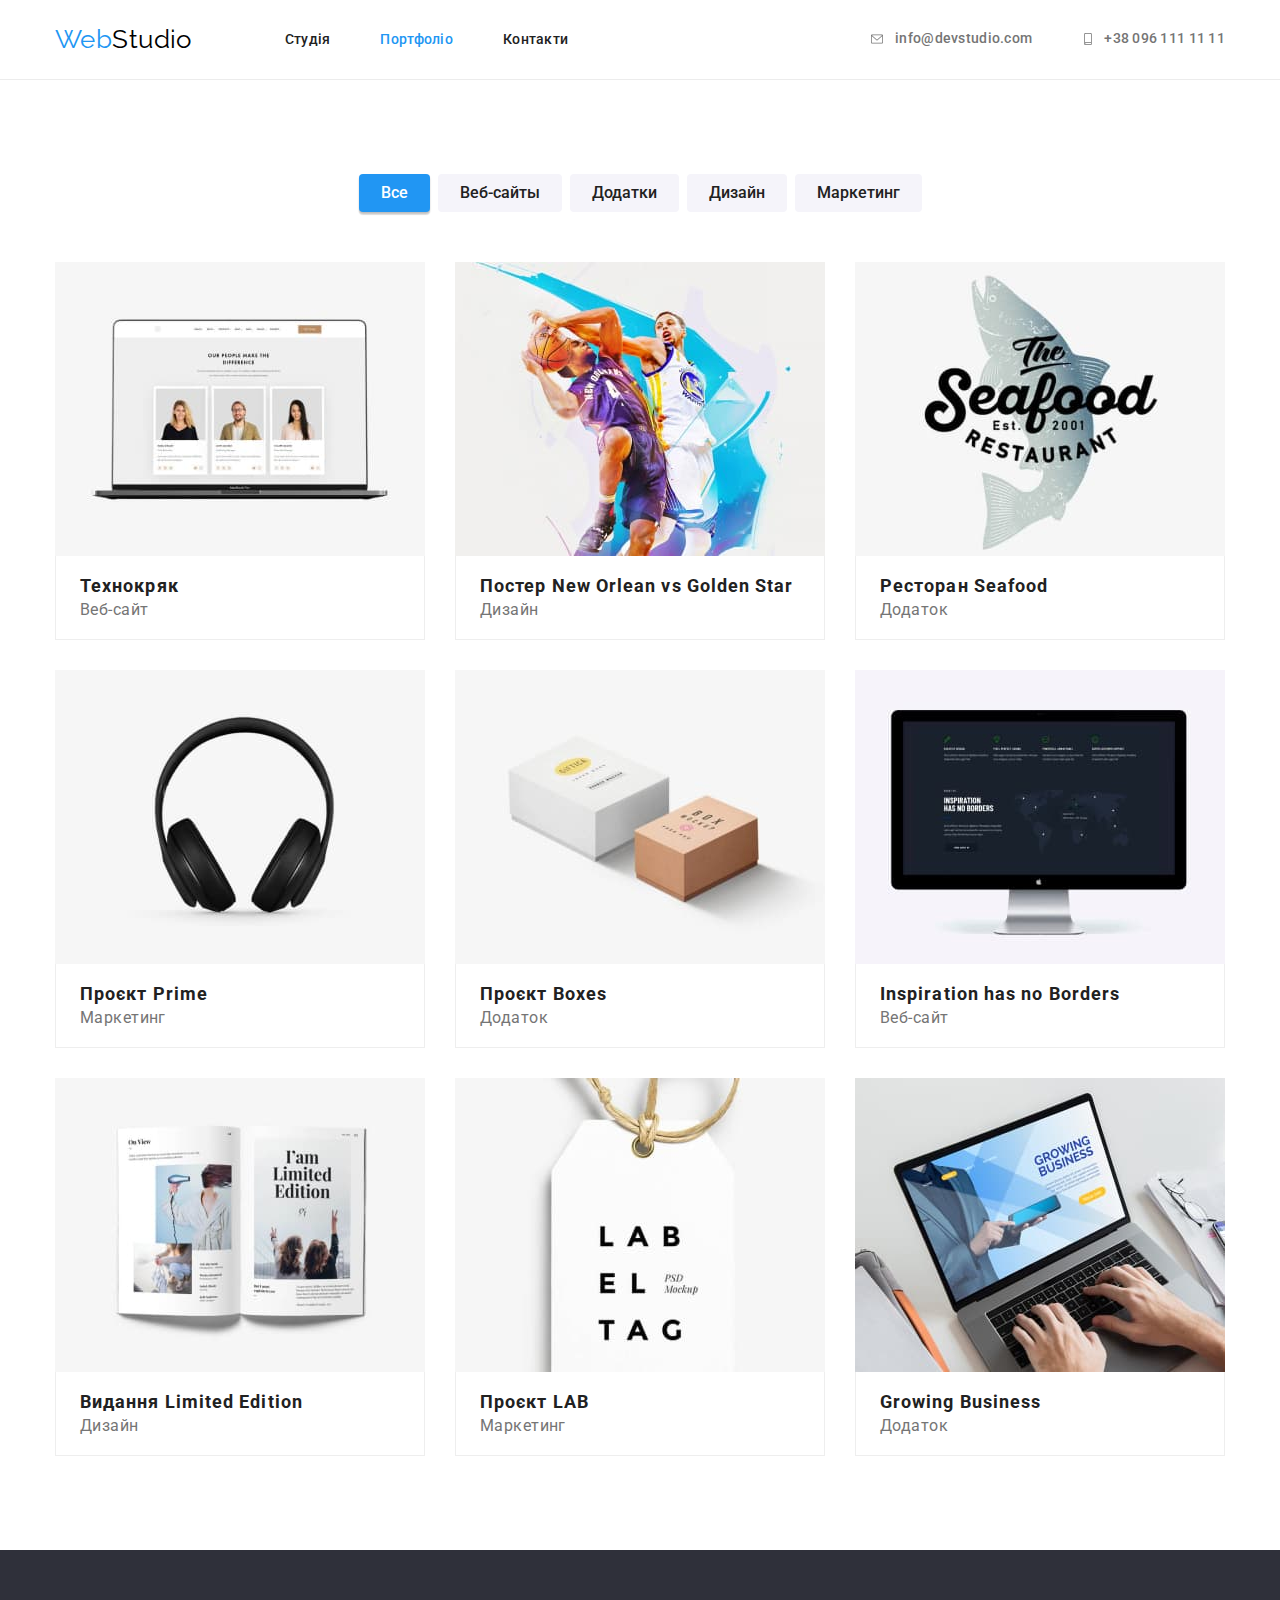
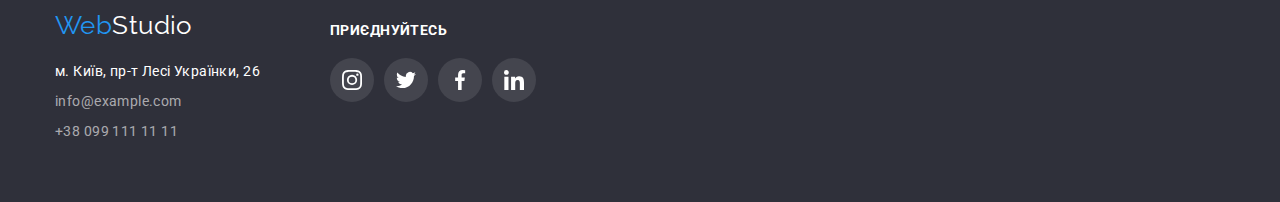
==== commit f63f4e6c: "Змінив мову на українську" ====
--- a/portfolio.html
+++ b/portfolio.html
@@ -23,11 +23,11 @@
         <nav class="site-nav">
           <a href="./index.html" class="logo">Web<span class="logo-black">Studio</span></a>
           <ul class="navigation list">
-            <li class="nav-item"><a href="./index.html" class="nav-link">Студия</a></li>
+            <li class="nav-item"><a href="./index.html" class="nav-link">Студія</a></li>
             <li class="nav-item">
-              <a href="./portfolio.html" class="nav-link current">Портфолио</a>
-            </li>
-            <li class="nav-item"><a href="" class="nav-link">Контакты</a></li>
+              <a href="./portfolio.html" class="nav-link current">Портфоліо</a>
+            </li>
+            <li class="nav-item"><a href="" class="nav-link">Контакти</a></li>
           </ul>
         </nav>
         <ul class="auth-nav list">
@@ -59,12 +59,12 @@
             </li>
             <li class="filter-item"><button type="button" class="filter-btn">Веб-сайты</button></li>
             <li class="filter-item">
-              <button type="button" class="filter-btn">Приложения</button>
+              <button type="button" class="filter-btn">Додатки</button>
             </li>
             <li class="filter-item"><button type="button" class="filter-btn">Дизайн</button></li>
             <li class="filter-item"><button type="button" class="filter-btn">Маркетинг</button></li>
           </ul>
-          <h1 class="visually-hidden">Портфолио</h1>
+          <h1 class="visually-hidden">Портфоліо</h1>
           <ul class="project list">
             <li class="project-item">
               <img
@@ -102,7 +102,7 @@
               />
               <div class="title-thumb">
                 <h2 class="image-title">Ресторан Seafood</h2>
-                <p class="affiliation">Приложение</p>
+                <p class="affiliation">Додаток</p>
               </div>
             </li>
             <li class="project-item">
@@ -114,7 +114,7 @@
                 height="294"
               />
               <div class="title-thumb">
-                <h2 class="image-title">Проект Prime</h2>
+                <h2 class="image-title">Проєкт Prime</h2>
                 <p class="affiliation">Маркетинг</p>
               </div>
             </li>
@@ -127,8 +127,8 @@
                 height="294"
               />
               <div class="title-thumb">
-                <h2 class="image-title">Проект Boxes</h2>
-                <p class="affiliation">Приложение</p>
+                <h2 class="image-title">Проєкт Boxes</h2>
+                <p class="affiliation">Додаток</p>
               </div>
             </li>
             <li class="project-item">
@@ -153,7 +153,7 @@
                 height="294"
               />
               <div class="title-thumb">
-                <h2 class="image-title">Издание Limited Edition</h2>
+                <h2 class="image-title">Видання Limited Edition</h2>
                 <p class="affiliation">Дизайн</p>
               </div>
             </li>
@@ -166,7 +166,7 @@
                 height="294"
               />
               <div class="title-thumb">
-                <h2 class="image-title">Проект LAB</h2>
+                <h2 class="image-title">Проєкт LAB</h2>
                 <p class="affiliation">Маркетинг</p>
               </div>
             </li>
@@ -180,7 +180,7 @@
               />
               <div class="title-thumb">
                 <h2 class="image-title">Growing Business</h2>
-                <p class="affiliation">Приложение</p>
+                <p class="affiliation">Додаток</p>
               </div>
             </li>
           </ul>
@@ -189,56 +189,54 @@
     </main>
     <footer class="footer">
       <div class="container">
-        <div class="cont">
-          <div class="addcont">
-            <a class="logo" href="./index.html">Web<span class="logo-white">Studio</span></a>
-            <address>
-              <ul class="address list">
-                <li class="address-item">
-                  <a class="footer-address" href="">г. Киев, пр-т Леси Украинки, 26</a>
-                </li>
-                <li class="address-item">
-                  <a class="footer-link" href="mailto:info@example.com">info@example.com</a>
-                </li>
-                <li class="address-item">
-                  <a class="footer-link" href="tel:+380991111111">+38 099 111 11 11</a>
-                </li>
-              </ul>
-            </address>
-          </div>
-          <div class="join-box">
-            <h2 class="join-title">присоединяйтесь</h2>
-            <ul class="social-network list">
-              <li class="sn-item">
-                <a class="icon-join" href="">
-                  <svg width="20px" height="20px">
-                    <use href="./images/icons.svg#icon-instagram"></use>
-                  </svg>
-                </a>
+        <div>
+          <a class="logo" href="./index.html">Web<span class="logo-white">Studio</span></a>
+          <address>
+            <ul class="address list">
+              <li class="address-item">
+                <a class="footer-address" href="">м. Київ, пр-т Лесі Українки, 26</a>
               </li>
-              <li class="sn-item">
-                <a class="icon-join" href="">
-                  <svg width="20px" height="20px">
-                    <use href="./images/icons.svg#icon-twitter"></use>
-                  </svg>
-                </a>
+              <li class="address-item">
+                <a class="footer-link" href="mailto:info@example.com">info@example.com</a>
               </li>
-              <li class="sn-item">
-                <a class="icon-join" href="">
-                  <svg width="20px" height="20px">
-                    <use href="./images/icons.svg#icon-facebook"></use>
-                  </svg>
-                </a>
-              </li>
-              <li class="sn-item">
-                <a class="icon-join" href="">
-                  <svg width="20px" height="20px">
-                    <use href="./images/icons.svg#icon-linkedin"></use>
-                  </svg>
-                </a>
+              <li class="address-item">
+                <a class="footer-link" href="tel:+380991111111">+38 099 111 11 11</a>
               </li>
             </ul>
-          </div>
+          </address>
+        </div>
+        <div class="join-box">
+          <h2 class="join-title">приєднуйтесь</h2>
+          <ul class="social-network list">
+            <li class="sn-item">
+              <a class="icon-join" href="">
+                <svg width="20px" height="20px">
+                  <use href="./images/icons.svg#icon-instagram"></use>
+                </svg>
+              </a>
+            </li>
+            <li class="sn-item">
+              <a class="icon-join" href="">
+                <svg width="20px" height="20px">
+                  <use href="./images/icons.svg#icon-twitter"></use>
+                </svg>
+              </a>
+            </li>
+            <li class="sn-item">
+              <a class="icon-join" href="">
+                <svg width="20px" height="20px">
+                  <use href="./images/icons.svg#icon-facebook"></use>
+                </svg>
+              </a>
+            </li>
+            <li class="sn-item">
+              <a class="icon-join" href="">
+                <svg width="20px" height="20px">
+                  <use href="./images/icons.svg#icon-linkedin"></use>
+                </svg>
+              </a>
+            </li>
+          </ul>
         </div>
       </div>
     </footer>
--- a/css/styles.css
+++ b/css/styles.css
@@ -305,6 +305,7 @@
   display: inline-flex;
   margin-top: 16px;
   padding: 12px;
+  border-radius: 50%;
   fill: var(--logo-color);
 }
 
@@ -314,15 +315,9 @@
 
 .icon-sn:hover,
 .icon-sn:focus {
-  display: inline-flex;
   fill: var(--white-color);
-  margin-top: 16px;
   background-color: var(--accent-color);
-  padding: 12px;
   border-radius: 50%;
-  justify-content: center;
-  align-items: center;
-  outline: none;
 }
 
 /* Clients */
@@ -337,14 +332,13 @@
 }
 
 .logo-clients {
-  display: flex;
+  display: inline-block;
   width: 170px;
   height: 92px;
+  padding: 16px 32px;
   color: var(--logo-color);
   border: 1px solid var(--logo-color);
   border-radius: 4px;
-  align-items: center;
-  justify-content: center;
 }
 
 .logo-clients:hover,
@@ -375,11 +369,10 @@
   cursor: pointer;
   color: var(--title-text-color);
   background-color: var(--secondary-background-color);
-  font-family: inherit;
   font-weight: 500;
   font-size: 16px;
   line-height: 1.63;
-  text-align: center;
+  outline: none;
 }
 
 .filter-item:not(:last-child) {
@@ -393,7 +386,6 @@
   color: var(--white-color);
   box-shadow: 0px 3px 1px rgba(0, 0, 0, 0.1), 0px 1px 2px rgba(0, 0, 0, 0.08),
     0px 2px 2px rgba(0, 0, 0, 0.12);
-  outline: none;
 }
 
 /* Secton portfolio */
@@ -440,9 +432,8 @@
 }
 
 /* Footer */
-.footer .cont {
-  display: flex;
-  flex-wrap: wrap;
+.footer .container {
+  display: flex;
 }
 
 .footer {
@@ -507,17 +498,19 @@
 }
 
 .icon-join {
-  display: flex;
+  display: inline-block;
+  width: 44px;
+  height: 44px;
+  padding: 12px;
   background-color: rgba(255, 255, 255, 0.1);
-  padding: 12px;
   border-radius: 50%;
   fill: var(--white-color);
+  outline: none;
 }
 
 .icon-join:hover,
 .icon-join:focus {
   background: var(--accent-color);
-  outline: none;
 }
 
 .sn-item:not(:last-child) {
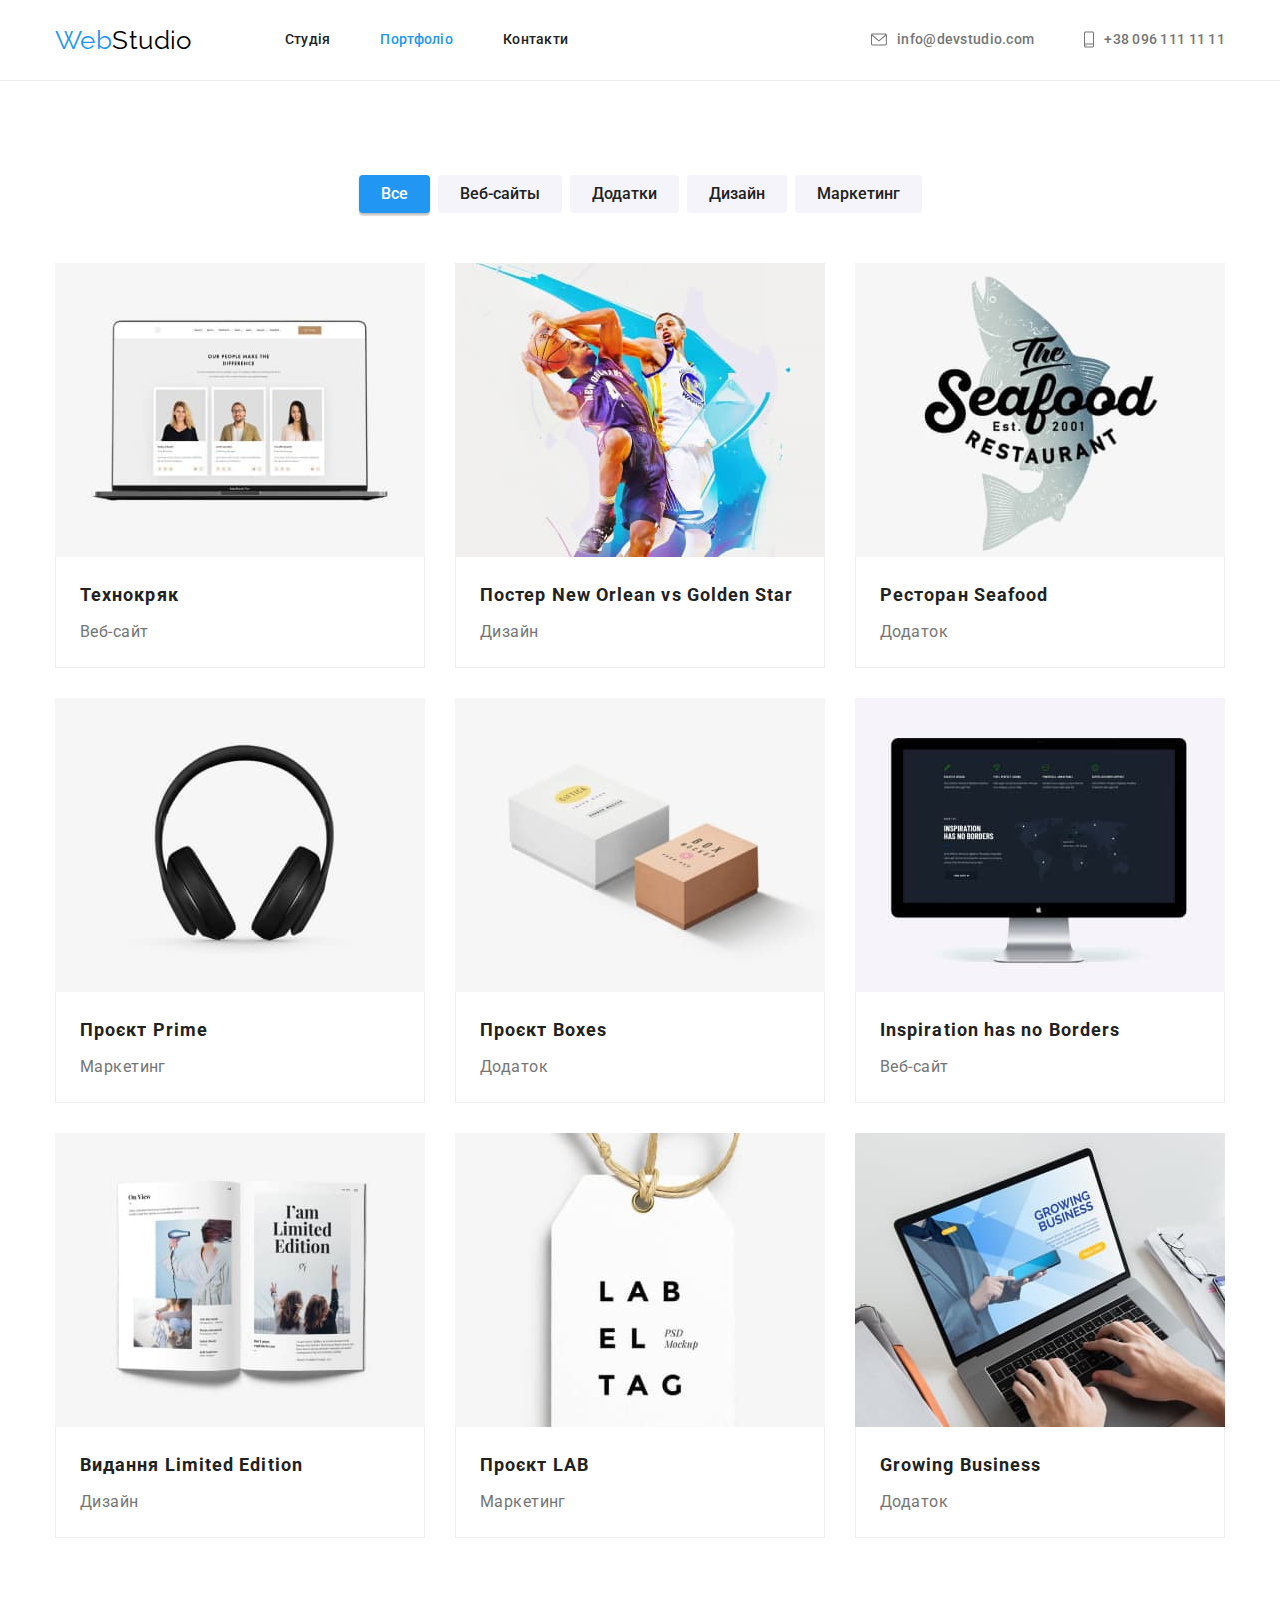
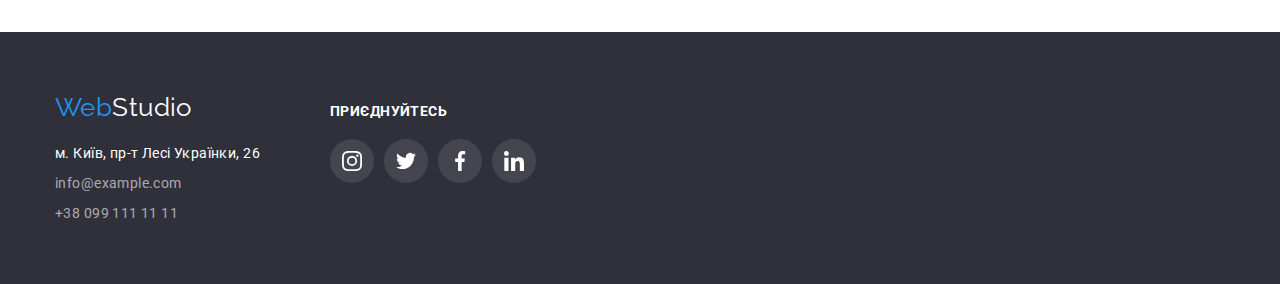
==== commit b7f96f49: "Вніс правки згідно вказівок ментора" ====
--- a/portfolio.html
+++ b/portfolio.html
@@ -1,5 +1,5 @@
 <!DOCTYPE html>
-<html lang="ru">
+<html lang="uk">
   <head>
     <meta charset="UTF-8" />
     <meta http-equiv="X-UA-Compatible" content="IE=edge" />
@@ -33,7 +33,7 @@
         <ul class="auth-nav list">
           <li class="auth-item">
             <a href="mailto:info@devstudio.com" class="auth-link">
-              <svg class="icon-auth" width="16px" height="12px">
+              <svg class="icon-auth" width="16" height="17">
                 <use href="./images/icons.svg#icon-envelope"></use>
               </svg>
               info@devstudio.com
@@ -41,7 +41,7 @@
           </li>
           <li class="auth-item">
             <a href="tel:+380961111111" class="auth-link">
-              <svg class="icon-auth" width="12px" height="12px">
+              <svg class="icon-auth" width="10" height="17">
                 <use href="./images/icons.svg#icon-smartphone"></use>
               </svg>
               +38 096 111 11 11
@@ -67,128 +67,146 @@
           <h1 class="visually-hidden">Портфоліо</h1>
           <ul class="project list">
             <li class="project-item">
-              <img
-                class="no-gap"
-                src="./images/technocrack.jpg"
-                alt="ноутбук с фотографиями"
-                width="370"
-                height="294"
-              />
-              <div class="title-thumb">
-                <h2 class="image-title">Технокряк</h2>
-                <p class="affiliation">Веб-сайт</p>
-              </div>
-            </li>
-            <li class="project-item">
-              <img
-                class="no-gap"
-                src="./images/novsgs.jpg"
-                alt="два баскетболиста"
-                width="370"
-                height="294"
-              />
-              <div class="title-thumb">
-                <h2 class="image-title">Постер New Orlean vs Golden Star</h2>
-                <p class="affiliation">Дизайн</p>
-              </div>
-            </li>
-            <li class="project-item">
-              <img
-                class="no-gap"
-                src="./images/seafood.jpg"
-                alt="логотип ресторана"
-                width="370"
-                height="294"
-              />
-              <div class="title-thumb">
-                <h2 class="image-title">Ресторан Seafood</h2>
-                <p class="affiliation">Додаток</p>
-              </div>
-            </li>
-            <li class="project-item">
-              <img
-                class="no-gap"
-                src="./images/prime.jpg"
-                alt="наушники"
-                width="370"
-                height="294"
-              />
-              <div class="title-thumb">
-                <h2 class="image-title">Проєкт Prime</h2>
-                <p class="affiliation">Маркетинг</p>
-              </div>
-            </li>
-            <li class="project-item">
-              <img
-                class="no-gap"
-                src="./images/boxes.jpg"
-                alt="две коробки"
-                width="370"
-                height="294"
-              />
-              <div class="title-thumb">
-                <h2 class="image-title">Проєкт Boxes</h2>
-                <p class="affiliation">Додаток</p>
-              </div>
-            </li>
-            <li class="project-item">
-              <img
-                class="no-gap"
-                src="./images/inspiration.jpg"
-                alt="монитор с даными"
-                width="370"
-                height="294"
-              />
-              <div class="title-thumb">
-                <h2 class="image-title">Inspiration has no Borders</h2>
-                <p class="affiliation">Веб-сайт</p>
-              </div>
-            </li>
-            <li class="project-item">
-              <img
-                class="no-gap"
-                src="./images/limitededition.jpg"
-                alt="открытая книжка"
-                width="370"
-                height="294"
-              />
-              <div class="title-thumb">
-                <h2 class="image-title">Видання Limited Edition</h2>
-                <p class="affiliation">Дизайн</p>
-              </div>
-            </li>
-            <li class="project-item">
-              <img
-                class="no-gap"
-                src="./images/lab.jpg"
-                alt="этикетка на шнурочке"
-                width="370"
-                height="294"
-              />
-              <div class="title-thumb">
-                <h2 class="image-title">Проєкт LAB</h2>
-                <p class="affiliation">Маркетинг</p>
-              </div>
-            </li>
-            <li class="project-item">
-              <img
-                class="no-gap"
-                src="./images/growingbusiness.jpg"
-                alt="руки на клавиатуре ноубука"
-                width="370"
-                height="294"
-              />
-              <div class="title-thumb">
-                <h2 class="image-title">Growing Business</h2>
-                <p class="affiliation">Додаток</p>
-              </div>
+              <a class="project-link" href="">
+                <img
+                  class="no-gap"
+                  src="./images/technocrack.jpg"
+                  alt="ноутбук з фотографіями"
+                  width="370"
+                  height="294"
+                />
+                <div class="title-thumb">
+                  <h2 class="image-title">Технокряк</h2>
+                  <p class="affiliation">Веб-сайт</p>
+                </div></a
+              >
+            </li>
+            <li class="project-item">
+              <a class="project-link" href="">
+                <img
+                  class="no-gap"
+                  src="./images/novsgs.jpg"
+                  alt="два баскетболіста"
+                  width="370"
+                  height="294"
+                />
+                <div class="title-thumb">
+                  <h2 class="image-title">Постер New Orlean vs Golden Star</h2>
+                  <p class="affiliation">Дизайн</p>
+                </div></a
+              >
+            </li>
+            <li class="project-item">
+              <a class="project-link" href=""
+                ><img
+                  class="no-gap"
+                  src="./images/seafood.jpg"
+                  alt="логотип ресторану"
+                  width="370"
+                  height="294"
+                />
+                <div class="title-thumb">
+                  <h2 class="image-title">Ресторан Seafood</h2>
+                  <p class="affiliation">Додаток</p>
+                </div></a
+              >
+            </li>
+            <li class="project-item">
+              <a class="project-link" href="">
+                <img
+                  class="no-gap"
+                  src="./images/prime.jpg"
+                  alt="навушники"
+                  width="370"
+                  height="294"
+                />
+                <div class="title-thumb">
+                  <h2 class="image-title">Проєкт Prime</h2>
+                  <p class="affiliation">Маркетинг</p>
+                </div></a
+              >
+            </li>
+            <li class="project-item">
+              <a class="project-link" href="">
+                <img
+                  class="no-gap"
+                  src="./images/boxes.jpg"
+                  alt="дві коробки"
+                  width="370"
+                  height="294"
+                />
+                <div class="title-thumb">
+                  <h2 class="image-title">Проєкт Boxes</h2>
+                  <p class="affiliation">Додаток</p>
+                </div></a
+              >
+            </li>
+            <li class="project-item">
+              <a class="project-link" href=""
+                ><img
+                  class="no-gap"
+                  src="./images/inspiration.jpg"
+                  alt="монітор з даними"
+                  width="370"
+                  height="294"
+                />
+                <div class="title-thumb">
+                  <h2 class="image-title">Inspiration has no Borders</h2>
+                  <p class="affiliation">Веб-сайт</p>
+                </div></a
+              >
+            </li>
+            <li class="project-item">
+              <a class="project-link" href=""
+                ><img
+                  class="no-gap"
+                  src="./images/limitededition.jpg"
+                  alt="відкрита книжка"
+                  width="370"
+                  height="294"
+                />
+                <div class="title-thumb">
+                  <h2 class="image-title">Видання Limited Edition</h2>
+                  <p class="affiliation">Дизайн</p>
+                </div></a
+              >
+            </li>
+            <li class="project-item">
+              <a class="project-link" href=""
+                ><img
+                  class="no-gap"
+                  src="./images/lab.jpg"
+                  alt="бірка на шнурочку"
+                  width="370"
+                  height="294"
+                />
+                <div class="title-thumb">
+                  <h2 class="image-title">Проєкт LAB</h2>
+                  <p class="affiliation">Маркетинг</p>
+                </div></a
+              >
+            </li>
+            <li class="project-item">
+              <a class="project-link" href=""
+                ><img
+                  class="no-gap"
+                  src="./images/growingbusiness.jpg"
+                  alt="руки на клавіатурі ноутбука"
+                  width="370"
+                  height="294"
+                />
+                <div class="title-thumb">
+                  <h2 class="image-title">Growing Business</h2>
+                  <p class="affiliation">Додаток</p>
+                </div></a
+              >
             </li>
           </ul>
         </div>
       </section>
     </main>
     <footer class="footer">
-      <div class="container">
+      <div class="container footer-mark">
         <div>
           <a class="logo" href="./index.html">Web<span class="logo-white">Studio</span></a>
           <address>
--- a/css/styles.css
+++ b/css/styles.css
@@ -41,8 +41,8 @@
 h3,
 ul,
 p {
-  margin-top: 0;
-  margin-bottom: 0;
+  margin-top: 0px;
+  margin-bottom: 0px;
 }
 
 /* Container */
@@ -85,7 +85,6 @@
 
 .header {
   border-bottom: 1px solid #ececec;
-  padding: 24px 0px;
 }
 
 .main-nav {
@@ -95,16 +94,19 @@
 
 .site-nav {
   display: flex;
+  align-items: center;
   padding-left: 0px;
 }
 
 .navigation {
   display: flex;
+  padding-left: 0px;
   align-items: center;
-  padding-left: 0px;
-}
-
-.site-nav .nav-link {
+}
+
+.nav-link {
+  display: block;
+  padding: 32px 0px;
   color: var(--title-text-color);
   font-weight: 500;
   line-height: 1.14;
@@ -112,12 +114,12 @@
   text-decoration: none;
 }
 
-.site-nav .nav-link:hover,
-.site-nav .nav-link:focus {
+.nav-link:hover,
+.nav-link:focus {
   color: var(--accent-color);
 }
 
-.site-nav .current {
+.current {
   color: var(--accent-color);
 }
 
@@ -126,11 +128,16 @@
 }
 
 .auth-nav {
-  display: flex;
-  padding-left: 0px;
+  display: inline-flex;
   margin-left: auto;
-}
-.auth-nav .auth-link {
+  padding-left: 0px;
+}
+
+.auth-item:not(:last-child) {
+  margin-right: 50px;
+}
+
+.auth-link {
   display: flex;
   align-items: center;
   color: var(--primary-text-color);
@@ -140,14 +147,11 @@
   text-decoration: none;
 }
 
-.auth-nav .auth-link:hover,
-.auth-nav .auth-link:focus {
+.auth-link:hover,
+.auth-link:focus {
   color: var(--accent-color);
 }
 
-.auth-item:not(:last-child) {
-  margin-right: 50px;
-}
 .icon-auth {
   margin-right: 10px;
   fill: currentColor;
@@ -173,8 +177,8 @@
 .hero {
   margin-right: auto;
   margin-left: auto;
+  max-width: 1600px;
   padding: 200px 0px;
-  max-width: 1600px;
   text-align: center;
   background-color: var(--hero-bg-color);
   background-image: linear-gradient(to right, rgba(47, 48, 58, 0.4), rgba(47, 48, 58, 0.4)),
@@ -199,8 +203,8 @@
   width: 1px;
   height: 1px;
   margin: -1px;
-  border: 0;
-  padding: 0;
+  border: 0px;
+  padding: 0px;
   white-space: nowrap;
   clip-path: inset(100%);
   clip: rect(0 0 0 0);
@@ -208,12 +212,12 @@
 }
 
 .about {
-  padding-bottom: 0;
+  padding-bottom: 0px;
 }
 
 .benefit {
   display: flex;
-  padding-left: 0;
+  padding-left: 0px;
 }
 .benefit-item {
   width: 270px;
@@ -223,7 +227,7 @@
 }
 
 .benefit-title {
-  margin-top: 0;
+  margin-top: 0px;
   margin-bottom: 10px;
   color: var(--title-text-color);
   font-size: 14px;
@@ -231,12 +235,12 @@
   text-transform: uppercase;
 }
 .benefit-text {
-  margin-top: 0;
-  margin-bottom: 0;
+  margin-top: 0px;
+  margin-bottom: 0px;
   line-height: 1.71;
 }
 
-.benefit-item .icon-benefit {
+.icon-benefit {
   display: flex;
   height: 120px;
   margin-bottom: 30px;
@@ -247,7 +251,7 @@
 }
 
 .section-title {
-  margin-top: 0;
+  margin-top: 0px;
   margin-bottom: 50px;
   color: var(--title-text-color);
   font-size: 36px;
@@ -257,7 +261,7 @@
 
 .specilization {
   display: flex;
-  padding-left: 0;
+  padding-left: 0px;
 }
 
 .specilization-item:not(:last-child) {
@@ -270,10 +274,10 @@
 
 .employee {
   display: flex;
-  padding-left: 0;
-}
-
-.employee .employee-list:not(:last-child) {
+  padding-left: 0px;
+}
+
+.employee-list:not(:last-child) {
   margin-right: 30px;
 }
 
@@ -285,7 +289,7 @@
   text-align: center;
 }
 
-.employee .employee-position {
+.employee-position {
   margin-top: 10px;
   font-size: 16px;
   line-height: 1.19;
@@ -318,6 +322,7 @@
   fill: var(--white-color);
   background-color: var(--accent-color);
   border-radius: 50%;
+  outline: transparent;
 }
 
 /* Clients */
@@ -345,6 +350,7 @@
 .logo-clients:focus {
   color: var(--accent-color);
   border-color: var(--accent-color);
+  outline: transparent;
 }
 
 .clients-item:not(:last-child) {
@@ -357,9 +363,9 @@
 
 .filter-box {
   display: flex;
+  padding-bottom: 50px;
+  padding-left: 0px;
   justify-content: center;
-  padding-bottom: 50px;
-  padding-left: 0;
 }
 
 .filter-btn {
@@ -393,8 +399,8 @@
 .project {
   display: flex;
   flex-wrap: wrap;
-  padding-left: 0;
-  padding-right: 0;
+  padding-left: 0px;
+  padding-right: 0px;
 }
 
 .project-item {
@@ -403,10 +409,10 @@
 }
 
 .project-item:nth-child(3n) {
-  margin-right: 0;
+  margin-right: 0px;
 }
 .project-item:nth-last-child(-n + 3) {
-  margin-bottom: 0;
+  margin-bottom: 0px;
 }
 
 .project-item:hover {
@@ -414,31 +420,46 @@
     1px 4px 6px rgba(0, 0, 0, 0.16);
 }
 
+.project-link {
+  display: block;
+  text-decoration: none;
+  outline: transparent;
+}
+
 .image-title {
   color: var(--title-text-color);
   font-size: 18px;
+  line-height: calc(36 / 18);
   letter-spacing: 0.06em;
+}
+
+.project-link:focus {
+  box-shadow: 0px 1px 1px rgba(0, 0, 0, 0.12), 0px 4px 4px rgba(0, 0, 0, 0.06),
+    1px 4px 6px rgba(0, 0, 0, 0.16);
 }
 
 .affiliation {
   margin-top: 4px;
   font-size: 16px;
+  line-height: calc(30 / 16);
+  color: var(--primary-text-color);
 }
 
 .title-thumb {
+  padding: 20px 24px;
   border: 1px solid #eeeeee;
   border-top: none;
-  padding: 20px 24px;
 }
 
 /* Footer */
-.footer .container {
-  display: flex;
+.footer-mark {
+  display: flex;
+  align-items: baseline;
 }
 
 .footer {
+  padding: 60px 0px;
   background-color: var(--third-background-color);
-  padding: 60px 0px;
 }
 
 .footer .logo {
@@ -448,7 +469,7 @@
 }
 
 .address {
-  padding: 0;
+  padding: 0px;
 }
 
 .address-item:not(:first-child) {
@@ -479,7 +500,6 @@
 /* Join */
 
 .join-box {
-  margin-top: 12px;
   margin-left: 70px;
 }
 
@@ -493,7 +513,7 @@
 .social-network {
   display: flex;
   margin-top: 20px;
-  padding-left: 0;
+  padding-left: 0px;
   list-style: none;
 }
 
